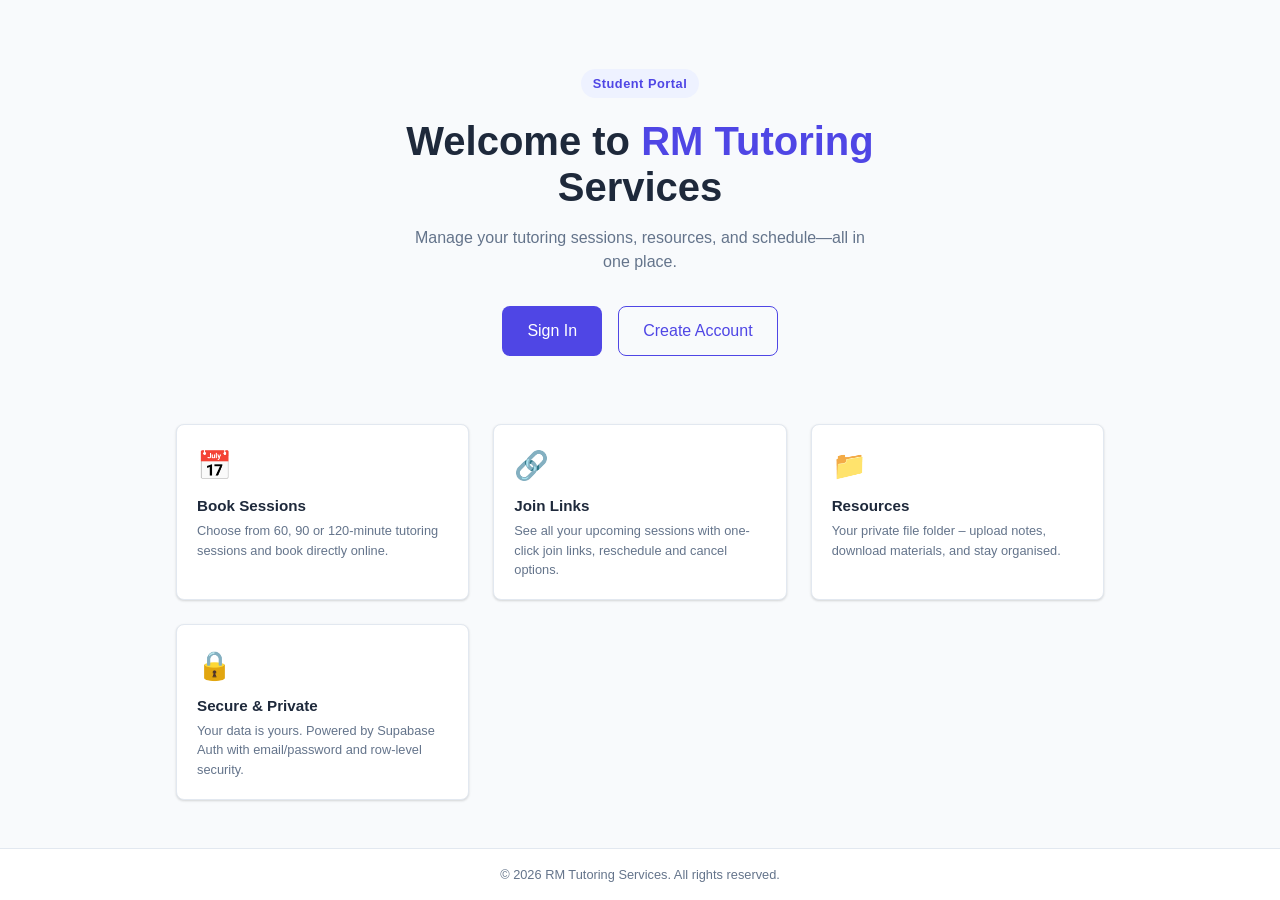
==== index.html @ f3610e3f "initial" ====
<!DOCTYPE html>
<html lang="en">
<head>
  <meta charset="UTF-8" />
  <meta name="viewport" content="width=device-width, initial-scale=1.0" />
  <title>RM Tutoring Services</title>
  <link rel="stylesheet" href="/css/styles.css" />
  <style>
    .landing { min-height: 100vh; display: flex; flex-direction: column; }
    .hero {
      flex: 1;
      display: flex;
      flex-direction: column;
      align-items: center;
      justify-content: center;
      text-align: center;
      padding: 3rem 1rem;
    }
    .hero-badge {
      display: inline-block;
      background: var(--primary-light);
      color: var(--primary);
      padding: .3rem .75rem;
      border-radius: 9999px;
      font-size: .8rem;
      font-weight: 600;
      margin-bottom: 1.25rem;
      letter-spacing: .04em;
    }
    .hero h1 {
      font-size: 2.5rem;
      line-height: 1.15;
      margin-bottom: 1rem;
      max-width: 600px;
    }
    .hero h1 span { color: var(--primary); }
    .hero p {
      color: var(--text-muted);
      max-width: 480px;
      font-size: 1rem;
      margin-bottom: 2rem;
    }
    .hero-actions { display: flex; gap: 1rem; flex-wrap: wrap; justify-content: center; }
    .features {
      display: grid;
      grid-template-columns: repeat(auto-fit, minmax(220px, 1fr));
      gap: 1.5rem;
      max-width: 960px;
      width: 100%;
      padding: 0 1rem 3rem;
      margin: 0 auto;
    }
    .feature-card {
      background: var(--surface);
      border: 1px solid var(--border);
      border-radius: var(--radius);
      padding: 1.25rem;
      box-shadow: var(--shadow);
    }
    .feature-icon { font-size: 1.75rem; margin-bottom: .625rem; }
    .feature-card h3 { font-size: .95rem; margin-bottom: .375rem; }
    .feature-card p  { font-size: .8rem; color: var(--text-muted); }
    footer {
      text-align: center;
      padding: 1rem;
      font-size: .8rem;
      color: var(--text-muted);
      border-top: 1px solid var(--border);
      background: var(--surface);
    }
    @media (max-width: 480px) { .hero h1 { font-size: 1.75rem; } }
  </style>
</head>
<body>
  <div class="landing">
    <div class="hero">
      <span class="hero-badge">Student Portal</span>
      <h1>Welcome to <span>RM Tutoring</span><br/>Services</h1>
      <p>Manage your tutoring sessions, resources, and schedule—all in one place.</p>
      <div class="hero-actions">
        <a href="/login.html"  class="btn btn-primary  btn-lg">Sign In</a>
        <a href="/signup.html" class="btn btn-outline  btn-lg">Create Account</a>
      </div>
    </div>

    <div class="features">
      <div class="feature-card">
        <div class="feature-icon">📅</div>
        <h3>Book Sessions</h3>
        <p>Choose from 60, 90 or 120-minute tutoring sessions and book directly online.</p>
      </div>
      <div class="feature-card">
        <div class="feature-icon">🔗</div>
        <h3>Join Links</h3>
        <p>See all your upcoming sessions with one-click join links, reschedule and cancel options.</p>
      </div>
      <div class="feature-card">
        <div class="feature-icon">📁</div>
        <h3>Resources</h3>
        <p>Your private file folder – upload notes, download materials, and stay organised.</p>
      </div>
      <div class="feature-card">
        <div class="feature-icon">🔒</div>
        <h3>Secure &amp; Private</h3>
        <p>Your data is yours. Powered by Supabase Auth with email/password and row-level security.</p>
      </div>
    </div>

    <footer>&copy; <span id="year"></span> RM Tutoring Services. All rights reserved.</footer>
  </div>

  <script>document.getElementById('year').textContent = new Date().getFullYear();</script>
</body>
</html>
---- css/styles.css ----
/* =====================================================================
   css/styles.css – Student Dashboard shared stylesheet
   ===================================================================== */

/* ── CSS custom properties ─────────────────────────────────────────── */
:root {
  --primary:        #4f46e5;
  --primary-hover:  #4338ca;
  --primary-light:  #eef2ff;
  --secondary:      #0ea5e9;
  --bg:             #f8fafc;
  --surface:        #ffffff;
  --border:         #e2e8f0;
  --text:           #1e293b;
  --text-muted:     #64748b;
  --success:        #16a34a;
  --success-light:  #f0fdf4;
  --warning:        #d97706;
  --warning-light:  #fffbeb;
  --danger:         #dc2626;
  --danger-light:   #fef2f2;
  --sidebar-w:      240px;
  --radius:         8px;
  --shadow:         0 1px 3px rgba(0,0,0,.1), 0 1px 2px rgba(0,0,0,.06);
  --shadow-lg:      0 10px 15px -3px rgba(0,0,0,.1), 0 4px 6px -2px rgba(0,0,0,.05);
}

/* ── Reset / base ──────────────────────────────────────────────────── */
*, *::before, *::after { box-sizing: border-box; margin: 0; padding: 0; }

body {
  font-family: -apple-system, BlinkMacSystemFont, 'Segoe UI', Roboto, sans-serif;
  background: var(--bg);
  color: var(--text);
  line-height: 1.5;
  font-size: 14px;
}

a { color: var(--primary); text-decoration: none; }
a:hover { text-decoration: underline; }

h1,h2,h3,h4 { line-height: 1.2; font-weight: 600; }

/* ── Utility ───────────────────────────────────────────────────────── */
.hidden   { display: none !important; }
.sr-only  { position: absolute; width: 1px; height: 1px; overflow: hidden; clip: rect(0,0,0,0); }
.mt-1     { margin-top: .25rem; }
.mt-2     { margin-top: .5rem; }
.mt-3     { margin-top: .75rem; }
.mt-4     { margin-top: 1rem; }
.mb-4     { margin-bottom: 1rem; }
.text-sm  { font-size: .875rem; }
.text-muted { color: var(--text-muted); }
.text-danger { color: var(--danger); }
.text-success { color: var(--success); }
.bold     { font-weight: 600; }
.flex     { display: flex; }
.items-center { align-items: center; }
.gap-2    { gap: .5rem; }
.gap-3    { gap: .75rem; }
.gap-4    { gap: 1rem; }

/* ── Buttons ───────────────────────────────────────────────────────── */
.btn {
  display: inline-flex;
  align-items: center;
  gap: .375rem;
  padding: .5rem 1rem;
  border: 1px solid transparent;
  border-radius: var(--radius);
  font-size: .875rem;
  font-weight: 500;
  cursor: pointer;
  text-decoration: none;
  transition: background .15s, border-color .15s, color .15s;
  white-space: nowrap;
}
.btn:disabled { opacity: .6; cursor: not-allowed; }
.btn-primary   { background: var(--primary);  color: #fff; }
.btn-primary:hover:not(:disabled) { background: var(--primary-hover); text-decoration: none; }
.btn-secondary { background: var(--secondary); color: #fff; }
.btn-secondary:hover:not(:disabled) { background: #0284c7; text-decoration: none; }
.btn-outline   { background: transparent; color: var(--primary); border-color: var(--primary); }
.btn-outline:hover:not(:disabled) { background: var(--primary-light); text-decoration: none; }
.btn-danger    { background: var(--danger);  color: #fff; }
.btn-danger:hover:not(:disabled) { background: #b91c1c; text-decoration: none; }
.btn-ghost     { background: transparent; color: var(--text-muted); border-color: var(--border); }
.btn-ghost:hover:not(:disabled) { background: var(--bg); text-decoration: none; }
.btn-sm  { padding: .25rem .625rem; font-size: .8rem; }
.btn-lg  { padding: .75rem 1.5rem; font-size: 1rem; }
.btn-block { display: flex; width: 100%; justify-content: center; }

/* ── Form elements ─────────────────────────────────────────────────── */
.form-group  { display: flex; flex-direction: column; gap: .375rem; margin-bottom: 1rem; }
label        { font-size: .875rem; font-weight: 500; }
.form-input  {
  padding: .5rem .75rem;
  border: 1px solid var(--border);
  border-radius: var(--radius);
  font-size: .875rem;
  color: var(--text);
  background: var(--surface);
  width: 100%;
  transition: border-color .15s, box-shadow .15s;
}
.form-input:focus {
  outline: none;
  border-color: var(--primary);
  box-shadow: 0 0 0 3px rgba(79,70,229,.1);
}
.form-input::placeholder { color: var(--text-muted); }
.form-hint   { font-size: .75rem; color: var(--text-muted); }
.form-error  { font-size: .75rem; color: var(--danger); }

/* ── Card ──────────────────────────────────────────────────────────── */
.card {
  background: var(--surface);
  border: 1px solid var(--border);
  border-radius: var(--radius);
  box-shadow: var(--shadow);
}
.card-header { padding: 1rem 1.25rem; border-bottom: 1px solid var(--border); }
.card-body   { padding: 1.25rem; }
.card-footer { padding: .75rem 1.25rem; border-top: 1px solid var(--border); background: var(--bg); border-radius: 0 0 var(--radius) var(--radius); }

/* ── Auth pages (centered layout) ──────────────────────────────────── */
.auth-page {
  min-height: 100vh;
  display: flex;
  align-items: center;
  justify-content: center;
  padding: 1rem;
}
.auth-box {
  width: 100%;
  max-width: 400px;
}
.auth-logo {
  text-align: center;
  margin-bottom: 1.5rem;
}
.auth-logo h1 { font-size: 1.5rem; color: var(--primary); }
.auth-logo p  { color: var(--text-muted); margin-top: .25rem; font-size: .875rem; }
.auth-links   { text-align: center; margin-top: 1rem; font-size: .875rem; color: var(--text-muted); }
.auth-divider { border: none; border-top: 1px solid var(--border); margin: 1.25rem 0; }

/* ── Dashboard layout ───────────────────────────────────────────────── */
.app-layout {
  display: flex;
  min-height: 100vh;
}

/* Sidebar */
.sidebar {
  width: var(--sidebar-w);
  background: var(--surface);
  border-right: 1px solid var(--border);
  display: flex;
  flex-direction: column;
  position: fixed;
  top: 0;
  left: 0;
  height: 100vh;
  z-index: 100;
  transition: transform .25s;
}
.sidebar-header {
  padding: 1rem 1.25rem;
  border-bottom: 1px solid var(--border);
  display: flex;
  align-items: center;
  justify-content: space-between;
}
.sidebar-header h2 { font-size: 1rem; color: var(--primary); }
.sidebar-toggle {
  display: none;
  background: none;
  border: none;
  cursor: pointer;
  font-size: 1.25rem;
  color: var(--text-muted);
}

.sidebar-nav {
  flex: 1;
  padding: .75rem 0;
  overflow-y: auto;
}
.nav-item {
  display: flex;
  align-items: center;
  gap: .625rem;
  padding: .625rem 1.25rem;
  color: var(--text-muted);
  font-size: .875rem;
  font-weight: 500;
  border-left: 3px solid transparent;
  transition: background .15s, color .15s, border-color .15s;
  cursor: pointer;
  text-decoration: none;
}
.nav-item:hover { background: var(--primary-light); color: var(--primary); text-decoration: none; }
.nav-item.active { background: var(--primary-light); color: var(--primary); border-left-color: var(--primary); }
.nav-icon { font-size: 1rem; width: 1.25rem; text-align: center; }

.sidebar-footer {
  padding: 1rem 1.25rem;
  border-top: 1px solid var(--border);
}
.user-info { font-size: .8rem; color: var(--text-muted); margin-bottom: .5rem; overflow: hidden; text-overflow: ellipsis; white-space: nowrap; }

/* Main content */
.main-content {
  flex: 1;
  margin-left: var(--sidebar-w);
  padding: 1.5rem;
  min-width: 0;
}

/* Section */
.section { display: none; }
.section.active { display: block; }

/* Page header */
.page-header {
  margin-bottom: 1.5rem;
  display: flex;
  align-items: center;
  justify-content: space-between;
  flex-wrap: wrap;
  gap: .75rem;
}
.page-header h1 { font-size: 1.25rem; }
.page-header p  { color: var(--text-muted); font-size: .875rem; margin-top: .25rem; }

/* ── Stats cards ────────────────────────────────────────────────────── */
.stats-grid {
  display: grid;
  grid-template-columns: repeat(auto-fit, minmax(180px, 1fr));
  gap: 1rem;
  margin-bottom: 1.5rem;
}
.stat-card {
  padding: 1.25rem;
  background: var(--surface);
  border: 1px solid var(--border);
  border-radius: var(--radius);
  box-shadow: var(--shadow);
}
.stat-card .stat-value { font-size: 1.75rem; font-weight: 700; color: var(--primary); }
.stat-card .stat-label { font-size: .8rem; color: var(--text-muted); margin-top: .25rem; }

/* ── Tabs ───────────────────────────────────────────────────────────── */
.tabs {
  display: flex;
  gap: 0;
  border-bottom: 1px solid var(--border);
  margin-bottom: 1rem;
}
.tab-btn {
  padding: .625rem 1rem;
  background: none;
  border: none;
  border-bottom: 2px solid transparent;
  cursor: pointer;
  font-size: .875rem;
  font-weight: 500;
  color: var(--text-muted);
  transition: color .15s, border-color .15s;
  margin-bottom: -1px;
}
.tab-btn:hover  { color: var(--primary); }
.tab-btn.active { color: var(--primary); border-bottom-color: var(--primary); }
.tab-panel { display: none; }
.tab-panel.active { display: block; }

/* ── Table ──────────────────────────────────────────────────────────── */
.table-wrapper { overflow-x: auto; }
table { width: 100%; border-collapse: collapse; font-size: .875rem; }
thead th {
  text-align: left;
  padding: .625rem .75rem;
  background: var(--bg);
  border-bottom: 1px solid var(--border);
  font-weight: 600;
  color: var(--text-muted);
  font-size: .8rem;
  text-transform: uppercase;
  letter-spacing: .04em;
  white-space: nowrap;
}
tbody tr { border-bottom: 1px solid var(--border); }
tbody tr:last-child { border-bottom: none; }
tbody tr:hover { background: var(--bg); }
tbody td { padding: .75rem; vertical-align: middle; }

/* Status badges */
.badge {
  display: inline-block;
  padding: .2rem .55rem;
  border-radius: 9999px;
  font-size: .75rem;
  font-weight: 600;
}
.badge-scheduled  { background: #dbeafe; color: #1e40af; }
.badge-cancelled  { background: #fee2e2; color: #991b1b; }
.badge-rescheduled{ background: #fef9c3; color: #854d0e; }
.badge-completed  { background: #dcfce7; color: #166534; }
.badge-admin      { background: var(--primary-light); color: var(--primary); }
.badge-student    { background: #f1f5f9; color: var(--text-muted); }

/* ── Calendar ───────────────────────────────────────────────────────── */
.calendar { background: var(--surface); border: 1px solid var(--border); border-radius: var(--radius); overflow: hidden; }
.calendar-header {
  display: flex;
  align-items: center;
  justify-content: space-between;
  padding: .75rem 1rem;
  border-bottom: 1px solid var(--border);
}
.calendar-header h3 { font-size: 1rem; }
.calendar-grid {
  display: grid;
  grid-template-columns: repeat(7, 1fr);
}
.cal-day-header {
  text-align: center;
  padding: .5rem;
  font-size: .75rem;
  font-weight: 600;
  color: var(--text-muted);
  background: var(--bg);
  border-bottom: 1px solid var(--border);
}
.cal-day {
  min-height: 70px;
  padding: .375rem;
  border-right: 1px solid var(--border);
  border-bottom: 1px solid var(--border);
  cursor: default;
  position: relative;
}
.cal-day:nth-child(7n) { border-right: none; }
.cal-day.empty { background: var(--bg); }
.cal-day.past  { background: #f9fafb; }
.cal-day.today .day-number { background: var(--primary); color: #fff; border-radius: 50%; }
.cal-day.has-bookings { cursor: pointer; }
.cal-day.has-bookings:hover { background: var(--primary-light); }
.day-number {
  display: inline-flex;
  align-items: center;
  justify-content: center;
  width: 1.5rem;
  height: 1.5rem;
  font-size: .8rem;
  font-weight: 500;
}
.booking-dots { display: flex; flex-wrap: wrap; gap: 2px; margin-top: .25rem; }
.booking-dot  { width: 7px; height: 7px; border-radius: 50%; background: var(--primary); }
.booking-dot.cancelled  { background: var(--danger); }
.booking-dot.rescheduled{ background: var(--warning); }

/* ── File manager ───────────────────────────────────────────────────── */
.breadcrumb {
  display: flex;
  align-items: center;
  gap: .375rem;
  flex-wrap: wrap;
  font-size: .875rem;
  margin-bottom: .75rem;
}
.breadcrumb-item { color: var(--primary); cursor: pointer; }
.breadcrumb-item:last-child { color: var(--text); cursor: default; }
.breadcrumb-sep { color: var(--text-muted); }
.file-list { list-style: none; }
.file-item {
  display: flex;
  align-items: center;
  gap: .5rem;
  padding: .625rem .75rem;
  border-bottom: 1px solid var(--border);
  transition: background .1s;
}
.file-item:last-child  { border-bottom: none; }
.file-item:hover       { background: var(--bg); }
.file-item-icon  { font-size: 1.1rem; flex-shrink: 0; }
.file-item-name  { flex: 1; font-size: .875rem; overflow: hidden; text-overflow: ellipsis; white-space: nowrap; }
.file-item-size  { font-size: .75rem; color: var(--text-muted); flex-shrink: 0; }
.file-item-actions { display: flex; gap: .25rem; flex-shrink: 0; }

/* ── Booking card (overview next session) ───────────────────────────── */
.next-session {
  padding: 1.25rem;
  background: linear-gradient(135deg, var(--primary) 0%, var(--secondary) 100%);
  color: #fff;
  border-radius: var(--radius);
  margin-bottom: 1.5rem;
}
.next-session h2    { font-size: 1rem; opacity: .85; margin-bottom: .25rem; }
.next-session .time { font-size: 1.5rem; font-weight: 700; margin-bottom: .75rem; }
.next-session .btn  { background: rgba(255,255,255,.2); color: #fff; border-color: rgba(255,255,255,.4); }
.next-session .btn:hover { background: rgba(255,255,255,.35); }

/* ── Toast notifications ────────────────────────────────────────────── */
.toast-container {
  position: fixed;
  bottom: 1.5rem;
  right: 1.5rem;
  z-index: 9999;
  display: flex;
  flex-direction: column;
  gap: .5rem;
  pointer-events: none;
}
.toast {
  min-width: 280px;
  max-width: 380px;
  padding: .875rem 1rem;
  border-radius: var(--radius);
  box-shadow: var(--shadow-lg);
  font-size: .875rem;
  font-weight: 500;
  pointer-events: all;
  animation: slideIn .2s ease;
}
.toast-success { background: #166534; color: #fff; }
.toast-error   { background: var(--danger); color: #fff; }
.toast-info    { background: var(--primary); color: #fff; }
@keyframes slideIn { from { transform: translateX(100%); opacity: 0; } to { transform: translateX(0); opacity: 1; } }

/* ── Loading spinner ────────────────────────────────────────────────── */
.spinner {
  display: inline-block;
  width: 1em;
  height: 1em;
  border: 2px solid currentColor;
  border-top-color: transparent;
  border-radius: 50%;
  animation: spin .6s linear infinite;
}
@keyframes spin { to { transform: rotate(360deg); } }
.loading-state {
  display: flex;
  align-items: center;
  justify-content: center;
  padding: 3rem;
  color: var(--text-muted);
  gap: .75rem;
}

/* ── Empty state ────────────────────────────────────────────────────── */
.empty-state {
  text-align: center;
  padding: 3rem 1.5rem;
  color: var(--text-muted);
}
.empty-state .empty-icon { font-size: 2.5rem; margin-bottom: .75rem; }
.empty-state p { font-size: .9rem; }

/* ── Alert ──────────────────────────────────────────────────────────── */
.alert {
  padding: .875rem 1rem;
  border-radius: var(--radius);
  font-size: .875rem;
  margin-bottom: 1rem;
}
.alert-error   { background: var(--danger-light);  color: #991b1b; border: 1px solid #fecaca; }
.alert-success { background: var(--success-light); color: #166534; border: 1px solid #bbf7d0; }
.alert-info    { background: var(--primary-light); color: var(--primary); border: 1px solid #c7d2fe; }

/* ── Modal / dialog ─────────────────────────────────────────────────── */
.modal-overlay {
  position: fixed;
  inset: 0;
  background: rgba(0,0,0,.5);
  display: flex;
  align-items: center;
  justify-content: center;
  z-index: 500;
  padding: 1rem;
}
.modal {
  background: var(--surface);
  border-radius: var(--radius);
  box-shadow: var(--shadow-lg);
  width: 100%;
  max-width: 440px;
  padding: 1.5rem;
}
.modal h3 { margin-bottom: .75rem; }
.modal-actions { display: flex; gap: .5rem; justify-content: flex-end; margin-top: 1.25rem; }

/* ── Cal.com embeds ─────────────────────────────────────────────────── */
.cal-embed-container {
  border: 1px solid var(--border);
  border-radius: var(--radius);
  overflow: hidden;
  min-height: 650px;
}
.cal-tabs { display: flex; gap: .5rem; margin-bottom: 1rem; flex-wrap: wrap; }
.cal-embed-wrapper { display: none; }
.cal-embed-wrapper.active { display: block; }

/* ── Search input ───────────────────────────────────────────────────── */
.search-bar {
  display: flex;
  align-items: center;
  gap: .5rem;
  margin-bottom: 1rem;
}
.search-bar .form-input { max-width: 300px; }

/* ── Responsive ─────────────────────────────────────────────────────── */
@media (max-width: 768px) {
  :root { --sidebar-w: 0px; }

  .sidebar {
    width: 240px;
    transform: translateX(-100%);
  }
  .sidebar.open {
    transform: translateX(0);
  }
  .sidebar-toggle { display: block; }

  .main-content {
    margin-left: 0;
    padding: 1rem;
  }
  .mobile-menu-btn {
    display: flex;
    align-items: center;
    gap: .5rem;
    padding: .5rem 1rem;
    background: var(--surface);
    border: 1px solid var(--border);
    border-radius: var(--radius);
    cursor: pointer;
    font-size: .875rem;
    margin-bottom: 1rem;
  }
  .stats-grid { grid-template-columns: repeat(2, 1fr); }
  .next-session .time { font-size: 1.2rem; }
}

/* ── Misc ───────────────────────────────────────────────────────────── */
.divider { border: none; border-top: 1px solid var(--border); margin: 1.5rem 0; }
.danger-zone {
  border: 1px solid #fecaca;
  border-radius: var(--radius);
  padding: 1.25rem;
  background: var(--danger-light);
}
.danger-zone h3 { color: var(--danger); margin-bottom: .5rem; }
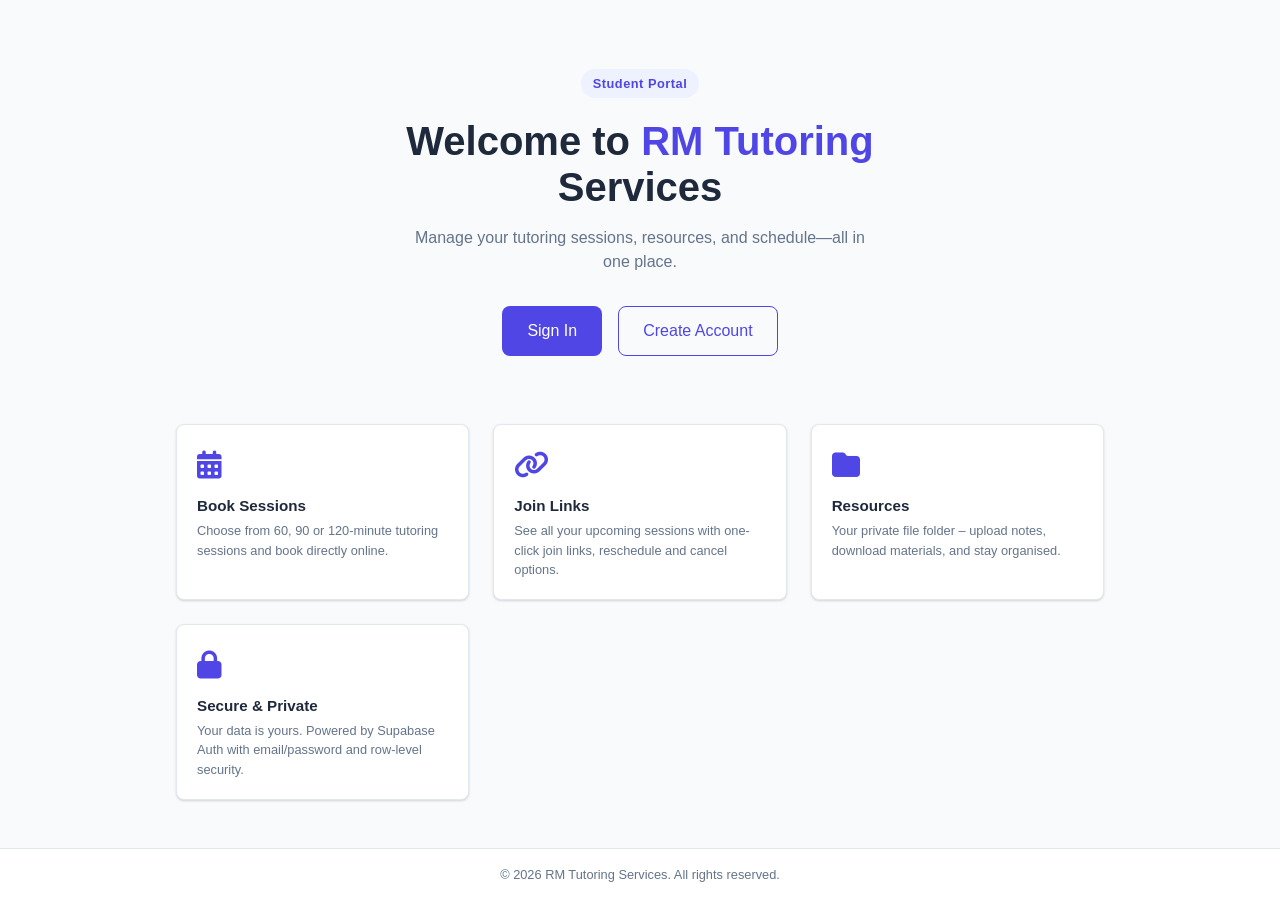
==== commit 45e129b2: "fixed signup flow + font awesome and spinners" ====
--- a/index.html
+++ b/index.html
@@ -5,6 +5,7 @@
   <meta name="viewport" content="width=device-width, initial-scale=1.0" />
   <title>RM Tutoring Services</title>
   <link rel="stylesheet" href="/css/styles.css" />
+  <link rel="stylesheet" href="https://cdnjs.cloudflare.com/ajax/libs/font-awesome/6.5.0/css/all.min.css" crossorigin="anonymous" referrerpolicy="no-referrer" />
   <style>
     .landing { min-height: 100vh; display: flex; flex-direction: column; }
     .hero {
@@ -57,7 +58,7 @@
       padding: 1.25rem;
       box-shadow: var(--shadow);
     }
-    .feature-icon { font-size: 1.75rem; margin-bottom: .625rem; }
+    .feature-icon { font-size: 1.75rem; margin-bottom: .625rem; color: var(--primary); }
     .feature-card h3 { font-size: .95rem; margin-bottom: .375rem; }
     .feature-card p  { font-size: .8rem; color: var(--text-muted); }
     footer {
@@ -85,22 +86,22 @@
 
     <div class="features">
       <div class="feature-card">
-        <div class="feature-icon">📅</div>
+        <div class="feature-icon"><i class="fa-solid fa-calendar-days" aria-hidden="true"></i></div>
         <h3>Book Sessions</h3>
         <p>Choose from 60, 90 or 120-minute tutoring sessions and book directly online.</p>
       </div>
       <div class="feature-card">
-        <div class="feature-icon">🔗</div>
+        <div class="feature-icon"><i class="fa-solid fa-link" aria-hidden="true"></i></div>
         <h3>Join Links</h3>
         <p>See all your upcoming sessions with one-click join links, reschedule and cancel options.</p>
       </div>
       <div class="feature-card">
-        <div class="feature-icon">📁</div>
+        <div class="feature-icon"><i class="fa-solid fa-folder" aria-hidden="true"></i></div>
         <h3>Resources</h3>
         <p>Your private file folder – upload notes, download materials, and stay organised.</p>
       </div>
       <div class="feature-card">
-        <div class="feature-icon">🔒</div>
+        <div class="feature-icon"><i class="fa-solid fa-lock" aria-hidden="true"></i></div>
         <h3>Secure &amp; Private</h3>
         <p>Your data is yours. Powered by Supabase Auth with email/password and row-level security.</p>
       </div>
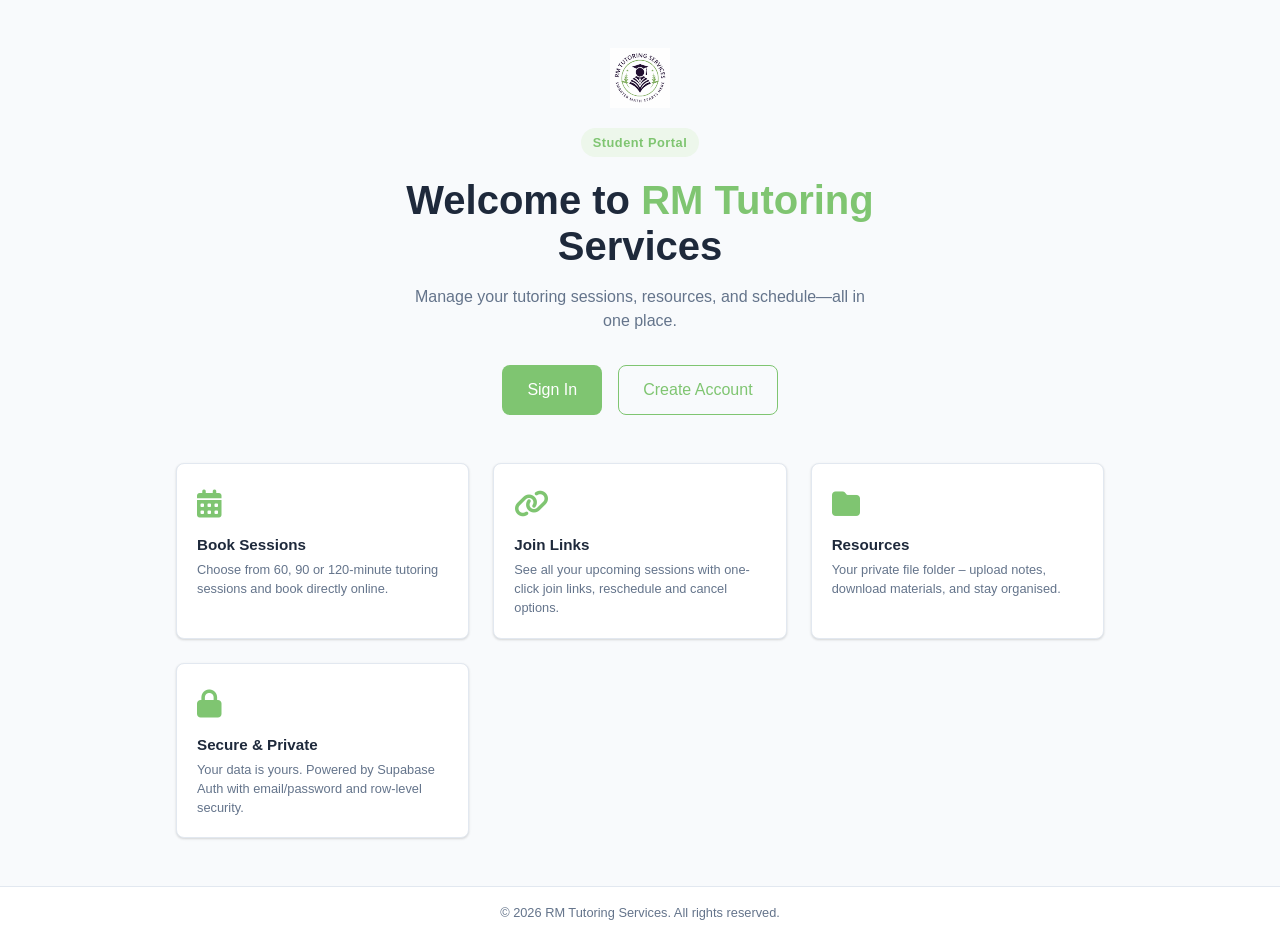
==== commit 98f8b88a: "added student invite functionality and started rebrand" ====
--- a/index.html
+++ b/index.html
@@ -75,6 +75,7 @@
 <body>
   <div class="landing">
     <div class="hero">
+      <img src="/images/logo.svg" alt="RM Tutoring" style="height:60px;width:auto;margin-bottom:1.25rem;" />
       <span class="hero-badge">Student Portal</span>
       <h1>Welcome to <span>RM Tutoring</span><br/>Services</h1>
       <p>Manage your tutoring sessions, resources, and schedule—all in one place.</p>
--- a/css/styles.css
+++ b/css/styles.css
@@ -4,9 +4,9 @@
 
 /* ── CSS custom properties ─────────────────────────────────────────── */
 :root {
-  --primary:        #4f46e5;
-  --primary-hover:  #4338ca;
-  --primary-light:  #eef2ff;
+  --primary:        #7FC571;
+  --primary-hover:  #6aaa5e;
+  --primary-light:  #edf7eb;
   --secondary:      #0ea5e9;
   --bg:             #f8fafc;
   --surface:        #ffffff;
@@ -106,7 +106,7 @@
 .form-input:focus {
   outline: none;
   border-color: var(--primary);
-  box-shadow: 0 0 0 3px rgba(79,70,229,.1);
+  box-shadow: 0 0 0 3px rgba(127,197,113,.15);
 }
 .form-input::placeholder { color: var(--text-muted); }
 .form-hint   { font-size: .75rem; color: var(--text-muted); }
@@ -141,6 +141,14 @@
 }
 .auth-logo h1 { font-size: 1.5rem; color: var(--primary); }
 .auth-logo p  { color: var(--text-muted); margin-top: .25rem; font-size: .875rem; }
+.auth-logo-img {
+  height: 56px;
+  width: auto;
+  max-width: 200px;
+  object-fit: contain;
+  display: block;
+  margin: 0 auto .5rem;
+}
 .auth-links   { text-align: center; margin-top: 1rem; font-size: .875rem; color: var(--text-muted); }
 .auth-divider { border: none; border-top: 1px solid var(--border); margin: 1.25rem 0; }
 
@@ -172,6 +180,13 @@
   justify-content: space-between;
 }
 .sidebar-header h2 { font-size: 1rem; color: var(--primary); }
+.sidebar-logo {
+  height: 36px;
+  width: auto;
+  max-width: 160px;
+  object-fit: contain;
+  display: block;
+}
 .sidebar-toggle {
   display: none;
   background: none;
@@ -466,7 +481,7 @@
 }
 .alert-error   { background: var(--danger-light);  color: #991b1b; border: 1px solid #fecaca; }
 .alert-success { background: var(--success-light); color: #166534; border: 1px solid #bbf7d0; }
-.alert-info    { background: var(--primary-light); color: var(--primary); border: 1px solid #c7d2fe; }
+.alert-info    { background: var(--primary-light); color: var(--primary); border: 1px solid #b9e5b1; }
 
 /* ── Modal / dialog ─────────────────────────────────────────────────── */
 .modal-overlay {
@@ -511,6 +526,9 @@
 .search-bar .form-input { max-width: 300px; }
 
 /* ── Responsive ─────────────────────────────────────────────────────── */
+/* Hide mobile-only elements on desktop by default */
+.mobile-menu-btn { display: none; }
+
 @media (max-width: 768px) {
   :root { --sidebar-w: 0px; }
 
@@ -552,3 +570,66 @@
   background: var(--danger-light);
 }
 .danger-zone h3 { color: var(--danger); margin-bottom: .5rem; }
+
+/* ── Drag-and-drop upload zone ──────────────────────────────────────── */
+.drop-zone {
+  border: 2px dashed var(--border);
+  border-radius: var(--radius);
+  padding: 1.5rem 1rem;
+  text-align: center;
+  color: var(--text-muted);
+  font-size: .875rem;
+  transition: border-color .15s, background .15s;
+  margin-top: .75rem;
+  cursor: default;
+}
+.drop-zone.drag-over {
+  border-color: var(--primary);
+  background: var(--primary-light);
+  color: var(--primary);
+}
+.drop-zone .drop-icon { font-size: 1.5rem; margin-bottom: .375rem; }
+
+/* ── Upload progress list ───────────────────────────────────────────── */
+.upload-progress-list {
+  list-style: none;
+  margin-top: .75rem;
+  display: flex;
+  flex-direction: column;
+  gap: .375rem;
+}
+.upload-progress-item {
+  display: flex;
+  align-items: center;
+  gap: .625rem;
+  padding: .5rem .75rem;
+  background: var(--surface);
+  border: 1px solid var(--border);
+  border-radius: var(--radius);
+  font-size: .8rem;
+}
+.upload-progress-item .up-name   { flex: 1; overflow: hidden; text-overflow: ellipsis; white-space: nowrap; }
+.upload-progress-item .up-status { flex-shrink: 0; font-size: .75rem; color: var(--text-muted); }
+.up-status.done  { color: var(--success); }
+.up-status.error { color: var(--danger); }
+
+/* ── File drag-and-drop ─────────────────────────────────────────────── */
+.drag-handle {
+  cursor: grab;
+  color: var(--text-muted);
+  flex-shrink: 0;
+  padding: 0 .125rem;
+  opacity: 0;
+  transition: opacity .15s;
+  font-size: .85rem;
+}
+.file-item:hover .drag-handle,
+.file-item:focus-within .drag-handle { opacity: .6; }
+.file-item.dragging { opacity: .35; background: var(--bg); }
+.file-item.drop-folder {
+  outline: 2px dashed var(--primary);
+  outline-offset: -2px;
+  background: var(--primary-light);
+}
+.file-item.drop-before { box-shadow: inset 0 2px 0 var(--primary); }
+.file-item.drop-after  { box-shadow: inset 0 -2px 0 var(--primary); }
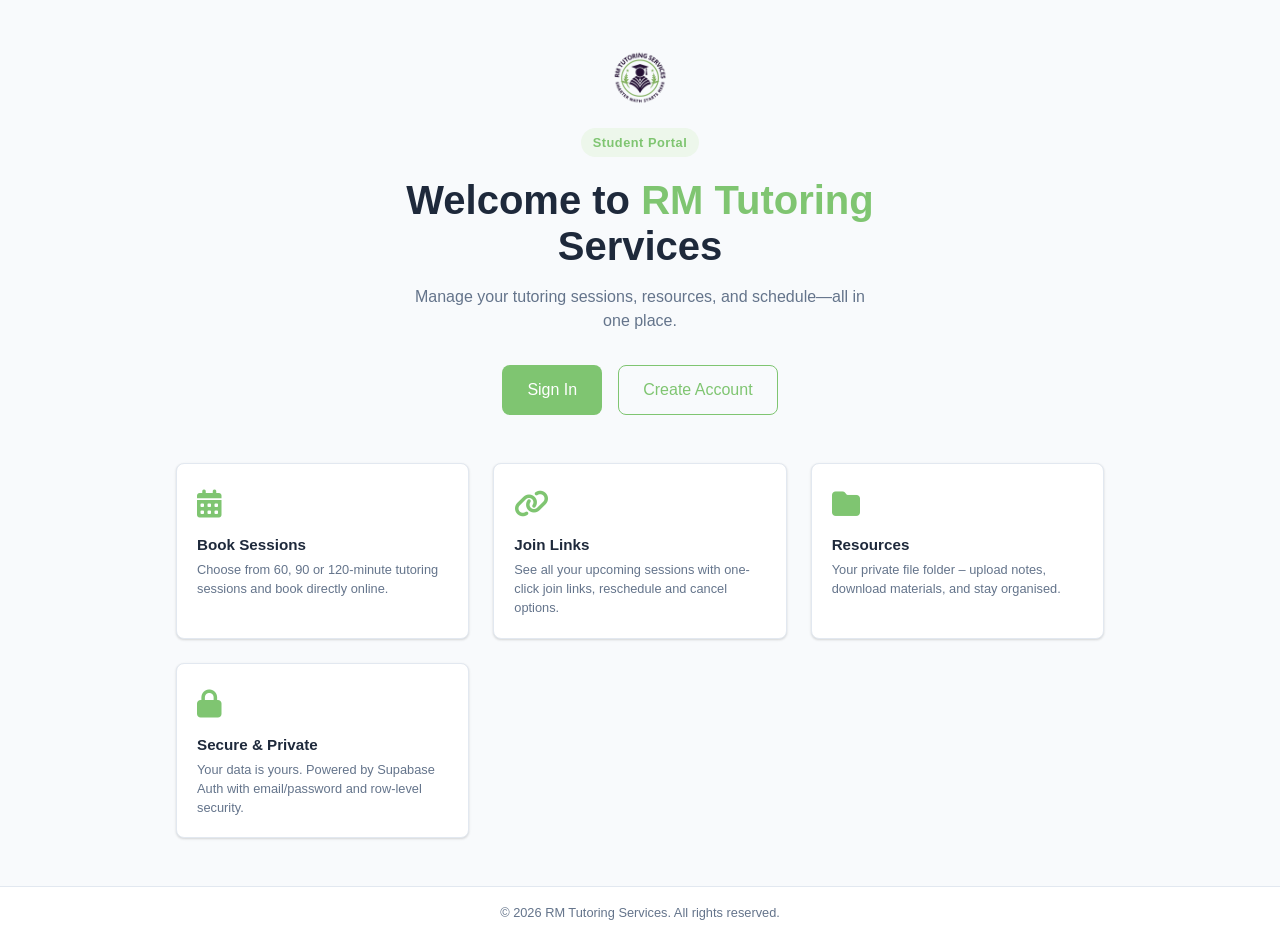
==== commit a2668cc2: "Replace logo.svg with logo.png in index.html" ====
--- a/index.html
+++ b/index.html
@@ -75,7 +75,7 @@
 <body>
   <div class="landing">
     <div class="hero">
-      <img src="/images/logo.svg" alt="RM Tutoring" style="height:60px;width:auto;margin-bottom:1.25rem;" />
+      <img src="/images/logo.png" alt="RM Tutoring" style="height:60px;width:auto;margin-bottom:1.25rem;" />
       <span class="hero-badge">Student Portal</span>
       <h1>Welcome to <span>RM Tutoring</span><br/>Services</h1>
       <p>Manage your tutoring sessions, resources, and schedule—all in one place.</p>
--- a/css/styles.css
+++ b/css/styles.css
@@ -323,6 +323,7 @@
 .badge-completed  { background: #dcfce7; color: #166534; }
 .badge-admin      { background: var(--primary-light); color: var(--primary); }
 .badge-student    { background: #f1f5f9; color: var(--text-muted); }
+.badge-pending    { background: #fef9c3; color: #854d0e; }
 
 /* ── Calendar ───────────────────────────────────────────────────────── */
 .calendar { background: var(--surface); border: 1px solid var(--border); border-radius: var(--radius); overflow: hidden; }
